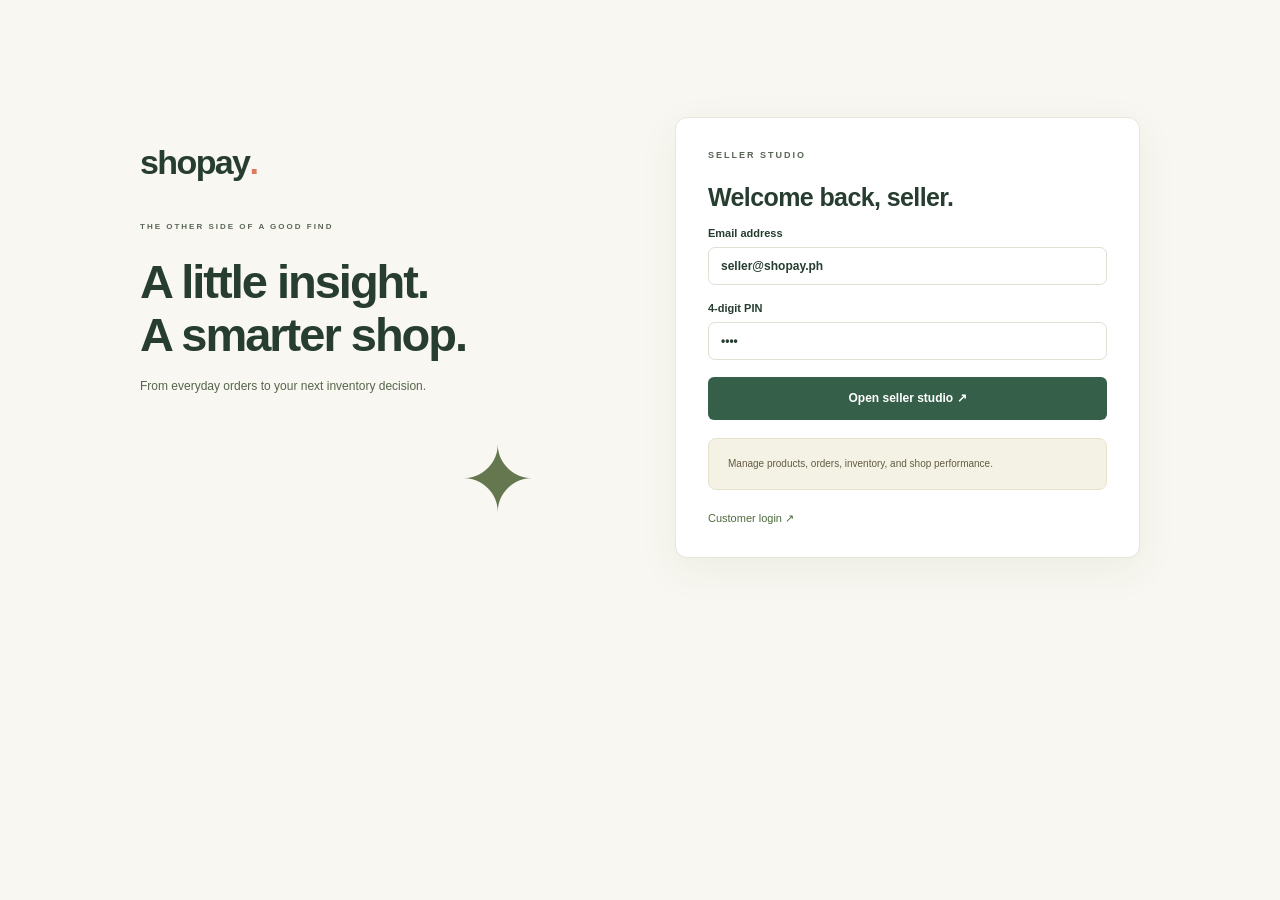
==== admin.html @ 60e9d0f9 "Initial commit" ====
<!doctype html>
<html lang="en">
<head>
  <meta charset="UTF-8">
  <meta name="viewport" content="width=device-width, initial-scale=1">
  <title>Shopay · Seller studio</title>
  <link rel="stylesheet" href="style.css">
  <script src="script.js" defer></script>
  <script src="admin.js" defer></script>
</head>
<!-- Shared records require the same browser and static-server origin as index.html. -->
<body data-mode="admin">
  <section id="seller-login" class="auth-page admin-auth">
  <div class="auth-intro"><a class="logo" href="index.html">shopay<span class="coral">.</span></a><span class="eyebrow">THE OTHER SIDE OF A GOOD FIND</span><h1>A little insight.<br>A smarter shop.</h1>
  <p>From everyday orders to your next inventory decision.</p><span class="auth-star">✦</span></div>
  <form id="login-form" class="panel"><span class="eyebrow">SELLER STUDIO</span>
  <h2>Welcome back, seller.</h2>
  <label>Email address<input name="email" type="email" value="seller@shopay.ph" required autocomplete="username"></label>
  <label>4-digit PIN<input name="pin" type="password" value="1234" pattern="[0-9]{4}" maxlength="4" required autocomplete="off"></label><button class="button primary wide">Open seller studio ↗</button>
  <p class="notice">Manage products, orders, inventory, and shop performance.</p><a href="index.html#login">Customer login ↗</a></form>
  </section>
  <div id="seller-app" class="seller-layout" hidden>
    <aside class="sidebar"><a class="logo" href="#dashboard">shopay<span class="coral">.</span></a><span class="eyebrow">SELLER STUDIO</span>
  <div class="shop-badge"><b>S</b><span id="sidebar-shop"></span></div>
      <nav><a href="#dashboard">◫ Overview</a><a href="#products">◇ Products</a><a href="#orders">▣ Orders</a><a href="#inventory">▤ Inventory</a><a href="#analytics">↗ Sales analytics</a><a href="#forecast">⌁ Demand forecasting</a><a href="#vouchers">✦ Vouchers</a><a href="#settings">⚙ Shop settings</a></nav>
  <div class="sidebar-bottom">
  <p>A smarter kind of shop.<small>Turn everyday sales into clearer decisions.</small></p><a href="index.html">← Switch to shopping</a><button data-action="logout">Log out</button></div>
    </aside>
    <div class="seller-main"><header class="seller-top"><span>Workspace / <b id="workspace-name">Overview</b></span><span class="workspace-label">SHOPAY / SELLER DESK</span></header>
      <!-- OVERVIEW: metrics use completed orders only. -->
  <section id="page-dashboard" class="admin-page"><span class="eyebrow">YOUR SHOP AT A GLANCE</span><h1 id="seller-greeting"></h1>
  <p class="muted">Here’s how your little shop is doing. Last 30 days, including today.</p>
  <div id="dashboard-kpis" class="kpi-grid"></div>
  <div class="two-columns">
  <section class="panel">
  <h2>A little perspective</h2>
  <p class="muted">Net product revenue · Last 30 complete days</p>
  <div id="dashboard-chart"></div></section>
  <section class="panel">
  <h2>Your next good move</h2>
  <div id="attention-list"></div><a href="#forecast" class="button primary">Explore demand ↗</a></section>
</div>
  <div class="two-columns space-top">
  <section class="panel">
  <h2>The crowd favorites</h2>
  <div id="dashboard-best"></div></section>
  <section class="panel">
  <h2>Stock worth watching</h2>
  <div id="dashboard-stock"></div></section>
</div></section>
      <!-- PRODUCTS: image links are edited in the reusable product dialog. -->
  <section id="page-products" class="admin-page" hidden>
  <div class="section-heading">
  <div><span class="eyebrow">YOUR EVERYDAY COLLECTION</span><h1>Products</h1>
  <p class="muted">Edits appear in the customer shop.</p></div><button data-admin="new-product" class="button primary">+ Add product</button></div>
  <div class="panel table-wrap"><table><thead><tr><th>Product</th><th>Category</th><th>Price</th><th>Stock</th><th>Sold</th><th>Status</th><th>Actions</th></tr></thead><tbody id="products-table"></tbody></table></div></section>
  <section id="page-orders" class="admin-page" hidden>
  <div class="section-heading">
  <div><span class="eyebrow">FROM YOUR SHOP TO THEIR DOOR</span><h1>Orders</h1>
  <p class="muted">Only completed orders count as recognized sales.</p></div>
  <label>Status<select id="order-filter"><option>All</option><option>Pending</option><option>Processing</option><option>Shipped</option><option>Delivered</option><option>Completed</option><option>Canceled</option></select></label></div>
  <div class="panel table-wrap"><table><thead><tr><th>Order / date</th><th>Customer</th><th>Units</th><th>Payable</th><th>Payment</th><th>Status</th><th>Action</th></tr></thead><tbody id="orders-table"></tbody></table></div>
  <p class="muted small">Showing the 60 most recent matching orders. JSON backups contain all records.</p></section>
      <!-- INVENTORY: the shared formula in script.js prevents inconsistent recommendations. -->
  <section id="page-inventory" class="admin-page" hidden><span class="eyebrow">A LITTLE FORESIGHT GOES A LONG WAY</span><h1>Inventory</h1>
  <p class="notice">ROP = daily forecast × lead time + safety stock. Replenish up to lead time + 14 days of demand + safety stock when stock reaches ROP.</p>
  <div class="panel table-wrap"><table><thead><tr><th>Product / supplier</th><th>On hand</th><th>Daily / weekly forecast</th><th>Lead / safety</th><th>ROP</th><th>Status</th><th>Suggested qty</th><th>Actions</th></tr></thead><tbody id="inventory-table"></tbody></table></div>
  <section class="panel space-top">
  <h2>Recent stock adjustments</h2>
  <div id="adjustment-list"></div></section>
</section>
      <!-- ANALYTICS: day filters affect KPIs; the chart uses labeled complete periods. -->
  <section id="page-analytics" class="admin-page" hidden>
  <div class="section-heading">
  <div><span class="eyebrow">THE STORY BEHIND YOUR SALES</span><h1>Sales analytics</h1></div>
  <label>Compare<select id="analytics-days"><option value="7">Last 7 days</option><option value="30" selected>Last 30 days</option><option value="90">Last 90 days</option><option value="180">Last 180 days</option></select></label></div>
  <div id="analytics-kpis" class="kpi-grid"></div>
  <section class="panel">
  <div class="section-heading">
  <h2>Performance over time</h2>
  <div class="button-row">
  <label>Metric<select id="chart-metric"><option value="revenue">Revenue</option><option value="units">Units sold</option></select></label>
  <label>Grouping<select id="chart-period"><option value="daily">Daily</option><option value="weekly">Weekly</option><option value="monthly">Monthly</option></select></label></div></div>
  <p id="chart-description" class="muted small"></p>
  <div id="analytics-chart"></div><details><summary>View chart data</summary>
  <div id="chart-data" class="table-wrap"></div></details></section>
  <div class="two-columns space-top">
  <section class="panel">
  <h2>Best-selling products</h2>
  <div id="best-products"></div></section>
  <section class="panel">
  <h2>Category performance</h2>
  <div id="category-performance"></div></section>
</div>
  <section class="panel space-top">
  <h2>Vouchers in the mix</h2>
  <p id="voucher-summary"></p></section>
</section>
      <!-- FORECASTING: SMA and historical holdout accuracy use earlier complete weeks only. -->
  <section id="page-forecast" class="admin-page" hidden><span class="eyebrow">TURN YESTERDAY INTO A BETTER TOMORROW</span><h1>Demand forecasting</h1>
  <p class="muted">Simple, explainable forecasts for your next inventory decision.</p>
  <section class="panel forecast-controls">
  <label>Product<select id="forecast-product"></select></label>
  <label>Method<input value="Simple Moving Average" readonly></label>
  <label>Window<select id="forecast-window"><option value="2">2 weeks</option><option value="3">3 weeks</option><option value="4" selected>4 weeks</option><option value="6">6 weeks</option><option value="8">8 weeks</option><option value="12">12 weeks</option></select></label><button data-admin="save-window" class="button primary">Use for inventory</button></section>
  <div id="forecast-kpis" class="kpi-grid space-top"></div>
  <section class="panel">
  <h2>A look ahead</h2>
  <p class="muted small">Observed complete weeks · Dashed line is next week’s estimate</p>
  <div id="forecast-chart"></div></section>
  <div class="two-columns space-top">
  <section class="panel">
  <h2>Simple enough to explain.</h2>
  <p id="forecast-calculation" class="formula"></p>
  <p>MAD = mean of |actual − prediction|.</p>
  <p>MAPE = mean of |actual − prediction| ÷ actual × 100. Zero-actual periods are excluded.</p>
  <p class="muted small">Each of eight rolling holdouts is predicted using earlier observations only.</p><details><summary>View holdout calculations</summary>
  <div id="accuracy-table" class="table-wrap"></div></details></section>
  <section class="panel">
  <h2>From insight to action</h2>
  <div id="forecast-decision"></div>
  <p id="saved-window" class="muted small"></p></section>
</div>
  <p class="notice">Sales can understate actual demand during stockouts. This classroom policy does not guarantee forecast accuracy or optimal stock levels. Current partial weeks are excluded.</p></section>
  <section id="page-vouchers" class="admin-page" hidden>
  <div class="section-heading">
  <div><span class="eyebrow">A LITTLE INCENTIVE GOES A LONG WAY</span><h1>Vouchers</h1></div><button data-admin="new-voucher" class="button primary">+ Create voucher</button></div>
  <div class="panel table-wrap"><table><thead><tr><th>Code</th><th>Discount</th><th>Minimum</th><th>Cap</th><th>Expiry</th><th>Uses left</th><th>Actions</th></tr></thead><tbody id="vouchers-table"></tbody></table></div></section>
  <section id="page-settings" class="admin-page" hidden><span class="eyebrow">MAKE THE EVERYDAY WORK BETTER</span><h1>Shop settings</h1>
  <form id="settings-form" class="panel">
  <div class="two-columns">
  <label>Shop name<input name="name" required maxlength="60"></label>
  <label>Tagline<input name="tagline" required maxlength="100"></label>
  <label>Standard shipping (₱)<input name="standard" type="number" min="0" max="10000" step="0.01" required></label>
  <label>Express shipping (₱)<input name="express" type="number" min="0" max="10000" step="0.01" required></label></div><button class="button primary">Save settings</button></form>
  <section class="panel space-top">
  <h2>Shop data and backups</h2>
  <p>Import replaces the current local dataset after validation and confirmation.</p>
  <div class="button-row"><button data-action="export" class="button outlined">Export JSON</button>
  <label class="button outlined file-label">Import shop data<input id="import-file" type="file" accept=".json,application/json"></label><button data-action="reset" class="button danger">Restore shop defaults</button></div></section>
  <p class="notice">Shop records save automatically. Export a backup to keep a separate copy.</p></section>
  <p class="seller-footer">Shopay seller desk · One shop. Clearer decisions.</p>
    </div>
  </div>
  <!-- Reusable forms keep editing simple and avoid creating extra HTML files. -->
  <dialog id="product-dialog">
  <form id="product-form"><input name="recordId" type="hidden">
  <div class="section-heading">
  <h2 id="product-dialog-title">Add a good find</h2><button type="button" data-admin="close-dialog" aria-label="Close dialog">✕</button></div>
  <label>Product name<input name="name" required maxlength="100"></label>
  <div class="two-columns">
  <label>Category<select name="category"><option>Electronics</option><option>Fashion</option><option>Home & Living</option><option>Beauty</option><option>Sports & Outdoors</option></select></label>
  <label>Stock<input name="stock" type="number" min="0" max="1000000" step="1" required></label>
  <label>Selling price (₱)<input name="price" type="number" min="0.01" max="1000000" step="0.01" required></label>
  <label>Original price (₱)<input name="original" type="number" min="0.01" max="1000000" step="0.01" required></label></div>
  <label>Image URL (optional)<input name="image" type="url" placeholder="https://example.com/photo.jpg" maxlength="2048"></label>
  <p class="muted small">Use a direct HTTP/HTTPS image link. An empty or unavailable image uses a built-in fallback.</p>
  <label>Description<textarea name="description" required maxlength="1500"></textarea></label>
  <label>Specifications<input name="specs" required maxlength="500"></label>
  <label>Supplier<input name="supplier" required maxlength="100"></label>
  <div class="three-columns">
  <label>Lead time (days)<input name="lead" type="number" min="0" max="365" step="1" required></label>
  <label>Safety stock<input name="safety" type="number" min="0" max="1000000" step="1" required></label>
  <label>Min. stock alert<input name="minimum" type="number" min="0" max="1000000" step="1" required></label></div><button class="button primary wide">Save product</button></form>
</dialog>
  <dialog id="stock-dialog">
  <form id="stock-form"><input name="recordId" type="hidden">
  <div class="section-heading">
  <h2>A little more in stock</h2><button type="button" data-admin="close-dialog" aria-label="Close dialog">✕</button></div>
  <p id="stock-product"></p>
  <label>Quantity to add<input name="qty" type="number" min="1" max="1000000" step="1" required></label><button class="button primary wide">Confirm restock</button></form>
</dialog>
  <dialog id="voucher-dialog">
  <form id="voucher-form"><input name="recordId" type="hidden">
  <div class="section-heading">
  <h2>A little extra off</h2><button type="button" data-admin="close-dialog" aria-label="Close dialog">✕</button></div>
  <label>Code<input name="code" required pattern="[A-Za-z0-9_-]{3,30}" maxlength="30"></label>
  <label>Discount type<select name="type"><option value="percent">Percentage off</option><option value="fixed">Fixed amount off</option><option value="shipping">Shipping off</option></select></label>
  <div class="two-columns">
  <label>Value (% or ₱)<input name="value" type="number" min="0.01" max="100000" step="0.01" required></label>
  <label>Minimum spend (₱)<input name="min" type="number" min="0" max="1000000" step="0.01" required></label>
  <label>Cap (₱)<input name="max" type="number" min="0.01" max="100000" step="0.01" required></label>
  <label>Remaining uses<input name="remaining" type="number" min="0" max="1000000" step="1" required></label></div>
  <label>Expires on<input name="expires" type="date" required></label><button class="button primary wide">Save voucher</button></form>
</dialog>
  <dialog id="order-dialog">
  <div class="section-heading">
  <h2>Order details</h2><button data-admin="close-dialog" aria-label="Close dialog">✕</button></div>
  <div id="order-details"></div>
  <form id="status-form"><input name="recordId" type="hidden">
  <label>Move to next status<select name="status"></select></label><button class="button primary wide">Update order status</button></form>
</dialog>
  <div id="toast" role="status" aria-live="polite"></div>
  <noscript>Shopay needs JavaScript enabled.</noscript>
</body>
</html>
---- style.css ----
/* SHOPAY DESIGN: warm paper, forest green, coral details, generous readable spacing. */
:root{--paper:#f8f7f1;--white:#fff;--ink:#263d30;--green:#355f49;--muted:#596656;--line:#e3e7dc;--coral:#de795d;--coral-strong:#b84a32;--soft:#e6eddc;font-family:Arial,Helvetica,sans-serif;color:var(--ink);background:var(--paper);font-size:14px}
*{box-sizing:border-box}
body{margin:0}
button,input,select,textarea{font:inherit}
button,a{touch-action:manipulation}
button{cursor:pointer;color:inherit;background:none;border:0}
button:disabled{opacity:.45;cursor:not-allowed}
a{color:inherit;text-decoration:none}
img{display:block;max-width:100%;object-fit:cover}
h1,h2,h3,p{margin-top:0}
h1{font-size:38px;line-height:1.12;letter-spacing:-1.5px;margin-bottom:15px}
h2{font-size:23px;letter-spacing:-.6px;margin-bottom:15px}
p{line-height:1.75}
small{font-size:11px}
strong,b{font-weight:600}
[hidden]{display:none!important}
/* Shared controls: native inputs keep the presentation simple and keyboard friendly. */
label{display:flex;flex-direction:column;gap:8px;font-size:11px;font-weight:600;margin-bottom:17px;min-width:0}
input,select,textarea{padding:11px 12px;border:1px solid #dce2d4;border-radius:7px;background:#fff;color:var(--ink);width:100%;max-width:100%;font-size:12px}
textarea{min-height:90px;resize:vertical}
input[type=checkbox]{width:16px;height:16px;accent-color:var(--green)}
input:focus,select:focus,textarea:focus{outline:2px solid #7a9b7770;outline-offset:2px}
button:focus-visible,a:focus-visible,summary:focus-visible{outline:3px solid var(--coral-strong);outline-offset:4px}
.inline{display:flex;flex-direction:row;align-items:center;gap:8px;margin-bottom:0}
.muted{color:var(--muted)}
.small{font-size:11px}
.green{color:var(--green)}
.coral{color:var(--coral)}
.eyebrow{display:block;font-size:9px;font-weight:700;letter-spacing:2px;color:var(--muted);margin-bottom:14px}
.button{display:inline-flex;align-items:center;justify-content:center;gap:12px;min-height:43px;padding:12px 20px;border-radius:6px;font-size:12px;font-weight:600;line-height:1.4}
.button.primary,.button.dark{background:var(--green);color:white}
.button.light{background:white;color:var(--ink)}
.button.outlined{background:white;border:1px solid #d6dfce}
.button.danger{color:#af4e38;border:1px solid #eac7bc;background:#fff4ee}
.button.small{font-size:10px;padding:8px 12px;min-height:32px}
.button.wide{width:100%}
.button-row{display:flex;gap:12px;align-items:center;flex-wrap:wrap}
.text-button{display:inline-block;color:var(--green);font-size:11px;font-weight:600;padding:6px 0}
.panel{background:var(--white);border:1px solid var(--line);border-radius:12px;padding:25px}
.section-heading{display:flex;justify-content:space-between;gap:20px;align-items:center;margin-bottom:22px}
.section-heading h1,.section-heading h2{margin-bottom:4px}
.section-heading label{margin-bottom:0}
.two-columns{display:grid;grid-template-columns:1fr 1fr;gap:24px}
.three-columns{display:grid;grid-template-columns:1fr 1fr 1fr;gap:15px}
.space-top{margin-top:25px}
.stack{display:grid;gap:22px}
.notice{padding:16px 19px;background:#f4f2e5;border:1px solid #e7e2cc;border-radius:8px;font-size:11px;color:#625b45;line-height:1.8;margin-block:22px}
.empty{padding:55px 20px;text-align:center;color:var(--muted);grid-column:1/-1}
.empty>span{font-size:35px;color:#63734f;display:block;margin-bottom:20px}
.empty h2{font-size:23px;color:var(--ink)}
.empty a{font-size:12px;color:var(--green)}
/* Customer navigation and editorial storefront. */
.announcement{padding:10px max(30px,calc((100% - 1260px)/2));background:var(--coral-strong);color:white;font-size:9px;display:flex;justify-content:space-between;gap:20px}
.announcement>span{margin-right:auto;margin-left:25px}
.announcement a{white-space:nowrap;color:white;font-weight:700}
.site-header{padding:24px max(30px,calc((100% - 1260px)/2));display:flex;align-items:center;gap:45px;background:#fdfdf9;border-bottom:1px solid var(--line);position:sticky;top:0;z-index:20}
.logo{display:inline-flex;align-items:center;font-size:34px;font-weight:700;letter-spacing:-1.6px;white-space:nowrap}
.logo-mark{display:flex;align-items:center;justify-content:center;width:31px;height:34px;background:var(--green);color:#fff;border-radius:10px 10px 5px 5px;margin-right:9px;font:italic 28px Georgia,serif;transform:rotate(-6deg)}
.search{display:flex;flex:1;background:#f1f3e9;border:1px solid #e9ecdf;border-radius:7px;max-width:570px}
.search input{background:transparent;border:0;padding:12px 16px;min-width:80px}
.search button{background:var(--green);color:white;border-radius:4px;margin:4px;width:40px;font-size:24px}
.site-header nav{display:flex;align-items:center;gap:24px;margin-left:auto;font-size:11px;white-space:nowrap}
.site-header nav b{font-size:9px;display:inline-flex;min-width:17px;justify-content:center;background:#e5ebdc;padding:3px;border-radius:10px}
.site-header nav a[aria-current=page]{color:var(--green);font-weight:700;border-bottom:2px solid var(--coral)}
.page{width:min(1260px,calc(100% - 60px));margin:32px auto 50px;min-height:55vh}
.hero{display:grid;grid-template-columns:minmax(0,.9fr) minmax(0,1.1fr);background:var(--green);color:#fffdf7;border:0;border-radius:4px 28px 4px 28px;min-height:500px;position:relative;overflow:hidden;padding-bottom:24px}
.hero::after{content:"";position:absolute;z-index:2;inset:auto 0 -1px;height:38px;background:radial-gradient(28px 18px at 28px 0,var(--green)97%,transparent 102%) 0 0/56px 38px repeat-x,var(--paper)}
.hero>div:first-child{padding:52px 0 38px 52px;z-index:1;align-self:center}
.hero .eyebrow{font-size:9px;letter-spacing:2px;color:#f0c978}
.hero h1{font:900 clamp(36px,4vw,58px)/.98 'Arial Rounded MT Bold','Arial Black',Arial,sans-serif;letter-spacing:-2px;text-transform:uppercase;margin:25px 0}
.hero h1 em{font:900 .92em/.98 'Arial Rounded MT Bold','Arial Black',Arial,sans-serif;color:#e9d9a7}
.hero p{font-size:13px;color:#e4ebdf;margin-bottom:27px}
.hero .button{padding:14px 24px;font-size:11px;gap:20px;border-radius:30px}
.hero .button.dark{background:var(--coral-strong);color:white}
.hero .button.light{border:1px solid #fffdf7;background:transparent;color:#fffdf7}
.hero-actions{display:flex;gap:12px;flex-wrap:wrap}
.hero-note{font-size:10px;color:#e4ebdf;display:flex;align-items:center;gap:9px;margin-top:26px}
.hero-note>span{font-size:23px;color:#f0c978}
.hero-art{position:relative;display:flex;align-items:center;justify-content:center}
.hero-art::after{content:'SHOPAY  /  OBJECT STUDY  01';position:absolute;right:2%;bottom:12%;writing-mode:vertical-rl;font-size:7px;font-weight:700;letter-spacing:2px;color:#e9d9a7}
.hero-circle{width:78%;height:78%;right:7%;background:#d1dec1;border-radius:55% 45% 48% 52%/47% 56% 44% 53%;position:absolute;transform:rotate(-5deg)}
.hero-art>img{position:absolute;width:76%;height:76%;right:11%;border-radius:25px 90px 25px 90px;mix-blend-mode:normal;filter:saturate(.9);transform:rotate(3deg);box-shadow:0 16px 34px #1d332a55}
.hero-ticket{position:absolute;top:10%;right:5%;transform:rotate(2deg);padding:18px 16px;background:#fff8e9;color:var(--ink);border-radius:14px 14px 14px 2px;box-shadow:0 5px 20px #1d332a30}
.hero-ticket small{font-size:6px;letter-spacing:1px;color:#705a3a}
.hero-ticket strong{font-family:Georgia,serif;font-weight:400;font-size:23px;line-height:1.2;display:block;margin-top:13px}
.hero-ticket>span{display:block;border-top:1px dashed #d5c8ab;font-size:7px;letter-spacing:1px;padding-top:13px;margin-top:15px;color:#705c3f}
.hero-price{position:absolute;z-index:3;bottom:45px;left:0;background:#fffdf7;padding:16px 22px;transform:rotate(-4deg);border-radius:16px 16px 16px 2px;box-shadow:0 8px 24px #1d332a35;max-width:260px}
.hero-price small{font-size:10px;color:#5d6a51;display:block}
.hero-price strong{font-size:20px;display:block;margin-top:7px;letter-spacing:-.6px;color:#9d4d35}
.benefits{display:grid;grid-template-columns:repeat(4,1fr);gap:20px;padding:23px 7px;border-top:1px solid var(--line);border-bottom:1px solid var(--line)}
.benefits>span{display:grid;grid-template-columns:30px 1fr;align-items:baseline;font-size:19px;color:#536a40}
.benefits strong{grid-column:2;font-size:10px;letter-spacing:0;margin-left:0;color:#465738}
.benefits small{grid-column:2;display:block;font-size:9px;margin-left:0;margin-top:2px;color:#5b6951}
.offer-banner{display:flex;align-items:center;gap:30px;background:#f4e9df;border:1px solid #ecdccc;border-radius:12px;padding:26px 32px;margin-top:30px}
.offer-banner .eyebrow{font-size:7px;color:#755f48;margin-bottom:9px}
.offer-banner h2{font-size:24px;margin-bottom:8px}
.offer-banner p{font-size:10px;color:#685a49;margin-bottom:0}
.offer-banner>.button{margin-left:auto;font-size:10px;white-space:nowrap}
.flash-products{display:flex;gap:22px;margin-left:auto}
.flash-products a{text-align:center}
.flash-products img{width:74px;height:74px;object-fit:cover;border-radius:8px 8px 2px 2px;mix-blend-mode:normal;filter:saturate(.8)}
.flash-products strong{font-size:10px;display:block;margin-top:8px}
.collection{padding-top:38px;scroll-margin-top:120px}
.collection .section-heading h2{font-size:29px}
.category-buttons{display:flex;gap:9px;overflow-x:auto;scrollbar-width:none;padding-bottom:8px;margin-bottom:12px}
.category-buttons button{border:1px solid #e2e7d9;border-radius:20px;padding:9px 17px;background:#fdfdf8;font-size:10px;white-space:nowrap;color:#56634c}
.category-buttons button.active{background:var(--green);border-color:var(--green);color:white}
.filters{display:flex;align-items:center;gap:20px;border-top:1px solid var(--line);border-bottom:1px solid var(--line);padding:13px 0;margin-bottom:24px}
.filters label{flex-direction:row;align-items:center;gap:8px;font-size:10px;font-weight:400;margin:0;white-space:nowrap}
.filters input[type=number]{width:72px;padding:7px;font-size:10px}
.filters select{font-size:10px;padding:7px;min-width:150px}
.filters label:has(select){margin-left:auto}
.filters .text-button{font-size:9px;white-space:nowrap}
/* Product cards, product detail, cart, checkout, and purchase history. */
.product-grid{display:grid;grid-template-columns:repeat(5,minmax(0,1fr));gap:22px 17px}
.product-card{background:#fff;border:1px solid #e3e8da;border-radius:10px;overflow:hidden;transition:transform .2s,box-shadow .2s}
.product-card:hover{transform:translateY(-3px);box-shadow:0 8px 25px #354d2612}
.product-art{aspect-ratio:1.04;display:block;position:relative;overflow:hidden;background:#edf0e7}
.product-art>img{width:100%;height:100%;padding:0;object-fit:cover;filter:saturate(.65)}
.discount{position:absolute;top:10px;left:10px;background:#fffdf3e6;border-radius:4px;padding:4px 7px;color:#705538;font-size:8px}
.sold-out{position:absolute;bottom:10px;left:10px;background:#283f32d9;color:white;font-size:9px;padding:6px 10px;border-radius:5px}
.product-copy{padding:15px 13px}
.product-copy>small{font-size:8px;color:#58654f;display:block;line-height:1.5}
.product-copy>small:first-child{text-transform:uppercase;font-size:7px;letter-spacing:1px;margin-bottom:8px}
.product-copy>a{display:block;font-size:12px;font-weight:600;line-height:1.5;min-height:36px}
.prices{display:flex;align-items:center;gap:8px;margin-top:12px}
.prices strong{font-size:16px;color:#98452e;letter-spacing:-.4px}
.prices s{font-size:9px;color:#626a5f}
.product-meta{display:flex;gap:8px;align-items:center;font-size:8px;color:#59664f;margin-top:9px;margin-bottom:8px}
.product-meta button{margin-left:auto;display:flex;align-items:center;justify-content:center;border:1px solid #e0e6d5;border-radius:50%;width:26px;height:26px;color:#50643c;font-size:19px}
.rating{color:#795d13;font-size:10px}
.collection-note{text-align:center;font-size:10px;color:#5c694f;margin:32px 0 0}
.product-detail{display:grid;grid-template-columns:1fr 1fr;gap:50px;margin-block:25px 35px}
.detail-art{background:#e9efdf;border-radius:14px;overflow:hidden;min-height:410px}
.detail-art img{width:100%;height:100%;max-height:500px;object-fit:cover;filter:saturate(.75)}
.product-detail h1{font-size:37px;margin-top:15px}
.product-detail>div:last-child{padding-top:15px}
.product-detail p{color:#58674e;font-size:12px}
.detail-price{display:flex;gap:15px;align-items:center;flex-wrap:wrap;background:#eeefe5;padding:18px;margin-block:20px;border-radius:8px}
.detail-price strong{font-size:28px;letter-spacing:-1px;color:#98452e}
.detail-price s{font-size:12px;color:#626b5d}
.detail-price>span{font-size:9px;color:#566647}
.quantity-row{display:flex;align-items:center;gap:20px;font-size:11px;color:#56664a}
.quantity-row label{display:flex;flex-direction:row;align-items:center;gap:16px}
.quantity-row input{width:75px}
.review{border-bottom:1px solid var(--line);padding-block:15px}
.review strong{font-size:12px}
.review p{font-size:12px;color:var(--muted);margin:10px 0}
.review small{color:#5f6b56;font-size:9px}
.cart-layout{display:grid;grid-template-columns:minmax(0,1fr) 340px;gap:25px;align-items:start}
.cart-item{display:flex;align-items:center;gap:15px;border-bottom:1px solid var(--line);padding:15px 0}
.cart-item:last-child{border:0}
.cart-item>input[type=checkbox]{flex-shrink:0}
.cart-item>img{width:74px;height:74px;border-radius:7px;flex-shrink:0;background:#eff2e8}
.cart-item>div{flex:1}
.cart-item strong{font-size:12px}
.cart-item small{display:block;font-size:9px;color:#596750;margin-top:7px}
.cart-item>input[type=number]{width:60px;padding:8px}
.cart-item>b{font-size:12px;white-space:nowrap}
.summary{position:sticky;top:125px}
.summary-line{display:flex;justify-content:space-between;gap:18px;padding:12px 0;font-size:12px;border-bottom:1px solid #f0f2e9;line-height:1.6}
.summary-line>span{color:#56634c}
.summary-line strong{white-space:nowrap}
.summary .button{margin-top:20px}
hr{border:0;border-top:1px solid var(--line);margin:20px 0}
.order-card{margin-bottom:22px}
.order-card>.section-heading{border-bottom:1px solid var(--line);padding-bottom:15px}
.order-card .section-heading small{display:block;margin-top:6px;color:var(--muted);font-size:10px}
.order-line{display:flex;align-items:center;gap:15px;margin-block:12px;font-size:11px}
.order-line img{width:50px;height:50px;border-radius:6px;background:#edf1e5}
.order-line>span{flex:1}
.order-progress{display:flex;flex-wrap:wrap;gap:10px;color:#59664f;font-size:8px;padding:18px 0}
.order-progress .done{color:#557c50;font-weight:600}
.badge{display:inline-block;white-space:nowrap;font-size:9px;background:#f7f0e2;border:1px solid #e7dec8;border-radius:5px;color:#70551e;padding:5px 8px}
.badge.completed,.badge.healthy,.badge.active{background:#edf4e6;color:#4e6337;border-color:#d8e6ca}
.badge.shipped,.badge.delivered,.badge.processing{background:#eaf1ed;color:#466151;border-color:#d8e7de}
.badge.canceled,.badge.inactive{background:#f0f2eb;color:#5f6957;border-color:#e0e5d7}
.badge.reorder,.badge.low{background:#fff0e6;color:#8a512f;border-color:#edd8c4}
/* Account, offer, login, installment, and backup views. */
.voucher-card{display:flex;border:1px solid var(--line);border-radius:12px;overflow:hidden;background:white}
.voucher-card>div{background:#e8eedb;min-width:145px;display:flex;align-items:center;justify-content:center;flex-direction:column;padding:25px 15px;border-right:1px dashed #b9c8a0}
.voucher-card>div>strong{font-size:28px;letter-spacing:-1px;color:#4d6237}
.voucher-card>div>small{font-size:7px;letter-spacing:1px;margin-top:10px;color:#56664a}
.voucher-card>section{padding:25px}
.voucher-card h2{font-size:20px;margin-bottom:10px}
.voucher-card p{font-size:10px;color:#56644c;margin-bottom:10px}
.voucher-card section>small{display:block;font-size:9px;color:#596750}
.voucher-card .button{margin-top:17px}
.credit-banner{display:flex;align-items:center;justify-content:space-between;gap:25px;padding:35px;background:var(--green);color:white;border-radius:14px;margin-block:25px}
.credit-banner small{font-size:9px;letter-spacing:1.5px;color:#d0dfc9}
.credit-banner h2{font-size:46px;letter-spacing:-2px;margin:20px 0 10px}
.credit-banner p{font-size:11px;color:#d0dfc9;margin-bottom:0}
.loan-card{display:flex;justify-content:space-between;gap:25px;margin-bottom:22px}
.loan-card p,.loan-card details{font-size:11px;color:#56644c}
.loan-card>div:last-child{text-align:right}
.loan-card>div:last-child>small{display:block;color:#56654b;font-size:10px;margin-bottom:15px}
.loan-card h2{margin-bottom:5px}
.account-links{display:grid;grid-template-columns:repeat(4,1fr);gap:16px;margin-bottom:25px}
.account-links a{padding:22px;background:white;border:1px solid var(--line);border-radius:10px;font-size:12px;color:#4d623a}
.address-row{display:flex;justify-content:space-between;gap:15px;font-size:12px;border-bottom:1px solid var(--line);padding-bottom:15px}
.auth-page{display:grid;grid-template-columns:1fr 1fr;gap:70px;align-items:center;max-width:1000px;min-height:65vh;padding-block:30px}
.auth-intro{position:relative;padding:20px 0}
.auth-intro h1{font-size:47px;letter-spacing:-2px;margin-top:25px}
.auth-intro p{max-width:300px;font-size:12px;color:#56654b}
.auth-intro .eyebrow{font-size:8px}
.auth-intro .logo{margin-bottom:40px}
.auth-star{font-size:90px;color:#65774f;display:block;margin:30px 70px 0 auto;text-align:right}
.auth-page .panel{padding:32px;box-shadow:0 12px 40px #3b4b2410}
.auth-page .panel h2{font-size:25px;margin-top:23px}
.auth-page .panel>a{display:block;font-size:11px;color:#4d693b;margin-top:22px}
.auth-page .panel>p{font-size:10px;margin-top:18px}
.narrow{max-width:520px}
.file-label{position:relative;cursor:pointer;margin:0}
.file-label input{position:absolute;inset:0;opacity:0;cursor:pointer;width:100%;height:100%}
footer{display:flex;align-items:center;gap:25px;background:#edf0e5;padding:35px max(30px,calc((100% - 1260px)/2));border-top:1px solid var(--line)}
footer .logo{font-size:27px}
footer p{font-size:10px;color:#56654c;margin-bottom:0}
footer>span{font-size:9px;color:#56644b;margin-left:auto}
footer>a:last-child{font-size:10px;color:#4e6739;white-space:nowrap}
/* Seller workspace uses the same palette, so the two modes feel connected. */
.admin-auth{width:min(1020px,calc(100% - 60px));margin:45px auto}
.seller-layout{display:flex;min-height:100vh}
.sidebar{position:fixed;inset:0 auto 0 0;width:225px;background:#263e30;color:#a6b69a;padding:30px 19px;display:flex;flex-direction:column;overflow-y:auto;scrollbar-width:thin}
.sidebar>.logo{color:#f3f5e8;font-size:31px;margin-left:8px}
.sidebar>.eyebrow{font-size:7px;color:#a8bb9b;margin:10px 0 27px 9px;letter-spacing:2.5px}
.shop-badge{display:flex;gap:11px;align-items:center;border-bottom:1px solid #ffffff0d;padding:10px 8px 24px;margin-bottom:20px;font-size:10px;color:#c9d7ba}
.shop-badge b{display:flex;align-items:center;justify-content:center;background:#3e5941;color:#bdcfa9;border-radius:8px;width:32px;height:32px;font:23px Georgia,serif}
.sidebar nav{display:flex;flex-direction:column;gap:7px}
.sidebar nav a{padding:13px 13px;font-size:11px;border-radius:6px;white-space:nowrap}
.sidebar nav a.active{background:#d6e7b414;color:#d5e1be}
.sidebar nav a:hover{background:#ffffff06}
.sidebar-bottom{margin-top:auto;padding-top:40px}
.sidebar-bottom>p{font-size:10px;background:#ffffff05;border:1px solid #ffffff0b;border-radius:9px;padding:17px 14px;color:#c3d2b4}
.sidebar-bottom small{font-size:9px;line-height:1.8;display:block;margin-top:10px;color:#a8bb9b}
.sidebar-bottom>a,.sidebar-bottom>button{display:block;font-size:10px;color:#c1ceb7;padding:11px}
.seller-main{width:calc(100% - 225px);margin-left:225px}
.seller-top{height:74px;background:#fdfdf8;border-bottom:1px solid var(--line);display:flex;align-items:center;justify-content:space-between;padding:0 35px;font-size:10px;color:#59664e}
.seller-top b{color:#526846;font-weight:500}
.workspace-label{font-size:7px;letter-spacing:1px;color:#59664e;border:1px solid #e4e7d7;background:#f4f5ea;padding:5px 8px;border-radius:4px}
.admin-page{padding:32px 35px;max-width:1500px;margin:auto;min-height:80vh}
.admin-page h1{font-size:30px;letter-spacing:-1px}
.admin-page>.eyebrow{font-size:8px}
.admin-page>.muted{font-size:11px}
.admin-page .panel h2{font-size:17px}
.admin-page .panel{padding:22px}
.admin-page .notice{font-size:10px}
.seller-footer{padding:18px 35px;border-top:1px solid var(--line);font-size:8px;color:#59664e;margin-bottom:0}
.kpi-grid{display:grid;grid-template-columns:repeat(4,minmax(0,1fr));gap:17px;margin-block:25px}
.kpi{padding:22px 20px;background:white;border:1px solid var(--line);border-radius:10px}
.kpi>span{font-size:10px;color:#566549}
.kpi>strong{font-size:27px;letter-spacing:-1px;display:block;margin-block:17px}
.kpi>small{font-size:8px;line-height:1.6;color:#58664d;display:block}
.chart{display:block;width:100%;height:auto;margin-top:18px;min-height:150px}
.chart text{font:10px Arial,sans-serif;fill:#58654e}
.bar-row{margin-top:23px}
.bar-row>div:first-child{display:flex;justify-content:space-between;gap:12px;margin-bottom:10px;font-size:10px;color:#56664b}
.bar-row b{font-size:9px;font-weight:500;white-space:nowrap}
.bar-track{height:5px;border-radius:5px;background:#edf1e3;overflow:hidden}
.bar-track i{display:block;background:#9ab481;height:100%;border-radius:5px}
.bar-row:nth-child(even) .bar-track i{background:#c69c7b}
.bar-row small{display:block;font-size:8px;color:#56654b;margin-top:7px}
.stock-row{display:flex;align-items:center;justify-content:space-between;gap:15px;padding:16px 0;border-bottom:1px solid var(--line)}
.stock-row strong{font-size:10px}
.stock-row small{display:block;font-size:9px;color:#58664c;margin-top:7px}
.table-wrap{overflow:auto;padding:0!important}
table{width:100%;border-collapse:collapse;text-align:left}
th{padding:16px 17px;background:#f3f5ec;font-size:9px;font-weight:500;color:#506143;white-space:nowrap}
td{border-top:1px solid #edf0e5;padding:17px;font-size:10px;color:#56654b;line-height:1.6}
td strong{font-size:10px;color:#60794e}
td small{display:block;font-size:8px;color:#59674e;margin-top:5px}
td .text-button{display:block;font-size:9px;white-space:nowrap}
.table-product{display:flex;align-items:center;gap:12px;min-width:180px}
.table-product img{width:45px;height:45px;background:#edf1e5;border-radius:6px}
.table-product strong{max-width:190px}
.table-wrap td .badge{font-size:8px}
.admin-page label{font-size:10px}
.admin-page select,.admin-page input{font-size:11px}
.adjustment-row{display:flex;justify-content:space-between;gap:15px;flex-wrap:wrap;padding:13px 0;border-bottom:1px solid var(--line);font-size:10px;color:#56654b}
.adjustment-row small{font-size:9px;color:#59674e}
.forecast-controls{display:grid;grid-template-columns:1.3fr 1fr 1fr auto;gap:17px;align-items:end}
.forecast-controls label{margin:0}
.forecast-controls .button{font-size:10px;padding:11px 14px;min-height:38px}
.formula{padding:17px;border:1px dashed #cdd9bd;background:#f2f5e8;color:#516341;border-radius:8px;font-size:12px;line-height:1.8}
.admin-page details{font-size:11px;color:#536445;margin-top:15px}
summary{cursor:pointer;padding-block:10px}
.admin-page .two-columns>.panel>p{font-size:11px;color:#56664b}
/* Dialogs are static HTML forms; JavaScript only fills their fields. */
dialog{width:min(630px,calc(100% - 30px));max-height:90vh;border:1px solid var(--line);border-radius:13px;padding:27px;box-shadow:0 20px 100px #183c2840;color:var(--ink)}
dialog::backdrop{background:#19302370;backdrop-filter:blur(3px)}
dialog .section-heading h2{font-size:22px;margin:0}
dialog .section-heading button{font-size:19px;color:#536544}
dialog>form>.button{margin-top:8px}
dialog .notice{font-size:10px}
dialog .order-progress{font-size:7px;gap:6px}
dialog .order-card{padding:17px}
dialog .order-line{font-size:10px}
dialog #order-details{max-height:420px;overflow:auto}
#toast{position:fixed;bottom:25px;left:50%;transform:translate(-50%,15px);background:#2b4a34;color:white;padding:16px 22px;border-radius:8px;font-size:12px;line-height:1.6;max-width:min(500px,90vw);width:max-content;box-shadow:0 10px 35px #24422030;z-index:100;opacity:0;pointer-events:none;transition:opacity .2s,transform .2s}
#toast.show{opacity:1;transform:translate(-50%,0)}
/* Tablet layout: fewer card columns and stacked dashboard regions. */

/* Tablet: fewer catalog columns and a compact seller navigation. */
@media(max-width:1100px){
  .product-grid{grid-template-columns:repeat(4,minmax(0,1fr))}
  .site-header{gap:25px;padding-inline:25px}
  .site-header nav{gap:17px}
  .hero h1{font-size:clamp(36px,4vw,58px)}
  .hero-art>img{width:78%;height:315px}
  .hero-circle{width:80%;height:330px}
  .hero-ticket{right:15px;padding:16px}
  .offer-banner{gap:20px;padding:24px}
  .flash-products{gap:12px}
  .flash-products img{width:60px;height:60px}
  .sidebar{width:190px;padding-inline:13px}
  .seller-main{margin-left:190px;width:calc(100% - 190px)}
  .admin-page{padding:28px 22px}
  .admin-page .two-columns{grid-template-columns:1fr}
  .kpi-grid{grid-template-columns:1fr 1fr}
  .forecast-controls{grid-template-columns:1fr 1fr}
}
/* Mobile: retain readable cards, native forms, and horizontally scrollable tables. */
@media(max-width:700px){
  h1{font-size:29px}
  .announcement{padding:9px 15px;font-size:8px}
  .announcement>span,.site-header nav>a:nth-child(2){display:none}
  .site-header{padding:15px;gap:13px;flex-wrap:wrap}
  .logo{font-size:28px}.logo-mark{width:27px;height:30px}
  .site-header nav{gap:15px;font-size:10px}
  .search{order:3;flex-basis:100%;max-width:none}
  .page{width:calc(100% - 30px);margin-block:20px 30px}
  .hero{grid-template-columns:1fr;min-height:535px}
  .hero>div:first-child{padding:29px 25px}.hero .eyebrow{font-size:6px;letter-spacing:1px}
  .hero h1{font-size:38px;margin:20px 0}.hero p{font-size:10px;max-width:220px}
  .hero .button{font-size:10px;padding:12px 17px}.hero-note{display:none}.hero-actions{gap:8px}
  .hero-art{position:absolute;bottom:0;right:0;height:260px;width:70%}
  .hero-art>img{width:88%;height:190px;right:5px;top:15px}.hero-circle{width:88%;height:205px;right:0;top:8px}
  .hero-ticket{top:-245px;right:15px;max-width:130px;padding:13px}.hero-ticket strong{font-size:17px}.hero-ticket small,.hero-ticket>span{font-size:5px}
  .hero-price{left:-55px;bottom:25px;max-width:185px;padding:13px}.hero-price small{font-size:8px}.hero-price strong{font-size:17px}
  .benefits{grid-template-columns:1fr 1fr;gap:20px 10px;padding:23px 4px}.benefits strong{font-size:8px}.benefits small{font-size:7px}
  .offer-banner{padding:22px;flex-wrap:wrap;gap:15px}.offer-banner h2{font-size:22px}.offer-banner .eyebrow{font-size:6px}
  .flash-products a:last-child{display:none}.offer-banner>.button{font-size:9px;padding:9px 12px;min-height:32px}
  .collection{padding-top:28px;scroll-margin-top:160px}.collection .section-heading h2{font-size:25px}.collection .eyebrow{font-size:7px}
  .section-heading{gap:15px;align-items:flex-start;flex-wrap:wrap}.section-heading>.muted{font-size:9px}
  .filters{gap:12px;flex-wrap:wrap}.filters label{font-size:9px}.filters input[type=number]{width:55px}.filters label:has(select){margin-left:0}
  .product-grid{grid-template-columns:1fr 1fr;gap:14px}.product-copy{padding:13px 11px}.product-copy>a{font-size:12px}.prices{gap:5px}.prices strong{font-size:14px}.prices s{font-size:8px}
  .product-meta{font-size:8px;gap:6px}.product-copy>small{font-size:8px}.product-copy>small:first-child{font-size:6px}
  .two-columns,.product-detail,.cart-layout{grid-template-columns:1fr;gap:20px}.three-columns{grid-template-columns:1fr 1fr}
  .panel{padding:20px}.detail-art{min-height:0;height:310px}.product-detail h1{font-size:31px}.product-detail>div:last-child{padding:0}.summary{position:static}
  .cart-item{gap:9px}.cart-item>img{width:50px;height:50px}.cart-item strong,.cart-item>b{font-size:10px}.cart-item>input[type=number]{width:46px;padding:7px}
  .cart-item>div{min-width:0}.cart-item small{font-size:8px}.cart-item>input[type=checkbox]{width:14px}.summary-line{font-size:11px}
  .order-line{font-size:10px;gap:10px}.order-line img{width:42px;height:42px}.order-card{padding:17px}.order-progress{font-size:7px;gap:5px}
  .credit-banner{padding:25px;flex-wrap:wrap}.credit-banner h2{font-size:38px}.credit-banner small{font-size:7px}.credit-banner p{font-size:10px}
  .loan-card{flex-direction:column}.loan-card>div:last-child{text-align:left}.account-links{grid-template-columns:1fr 1fr;gap:12px}.account-links a{padding:17px;font-size:10px}
  .auth-page{grid-template-columns:1fr;gap:15px;padding-top:10px}.auth-intro h1{font-size:36px}.auth-star{position:absolute;right:0;bottom:0;margin:0;font-size:50px}.auth-page .panel{padding:25px}
  .voucher-card>div{min-width:105px}.voucher-card>div>strong{font-size:23px}.voucher-card>section{padding:20px 15px}.voucher-card p{font-size:10px}
  footer{padding:25px 15px;gap:15px;flex-wrap:wrap}footer p{display:none}footer>span{max-width:170px;font-size:7px;text-align:right}
  .sidebar{position:relative;width:100%;padding:17px 15px 0;overflow:visible}.sidebar>.logo{margin:0;font-size:27px}.sidebar>.eyebrow{position:absolute;top:30px;right:16px;margin:0}
  .shop-badge,.sidebar-bottom{display:none}.sidebar nav{flex-direction:row;overflow:auto;scrollbar-width:none;margin-top:17px}.sidebar nav a{font-size:9px;padding:11px 9px}
  .seller-main{margin:0;width:100%}.seller-layout{display:block}.seller-top{padding-inline:16px;height:52px;font-size:9px}.workspace-label{font-size:6px}
  .admin-page{padding:24px 15px}.admin-page h1{font-size:29px}.admin-page>.eyebrow{font-size:7px}.admin-page .panel{padding:18px}.admin-page .notice{font-size:10px}
  .kpi-grid{gap:12px}.kpi{padding:17px 14px}.kpi>span{font-size:8px}.kpi>strong{font-size:23px}.kpi>small{font-size:7px}.seller-footer{font-size:7px;padding:15px}
  .forecast-controls{grid-template-columns:1fr 1fr;gap:15px}.forecast-controls>label:first-child,.forecast-controls>.button{grid-column:1/-1}
  .admin-page .section-heading .button-row{width:100%}.admin-page .section-heading .button-row label{flex:1}.admin-page .section-heading>.button{font-size:10px}
  dialog{padding:22px}dialog .two-columns{grid-template-columns:1fr 1fr;gap:13px}dialog .section-heading h2{font-size:20px}dialog label{font-size:10px}.admin-auth{width:calc(100% - 40px);margin:22px auto}
}
@media(prefers-reduced-motion:reduce){*{scroll-behavior:auto!important;transition:none!important}}
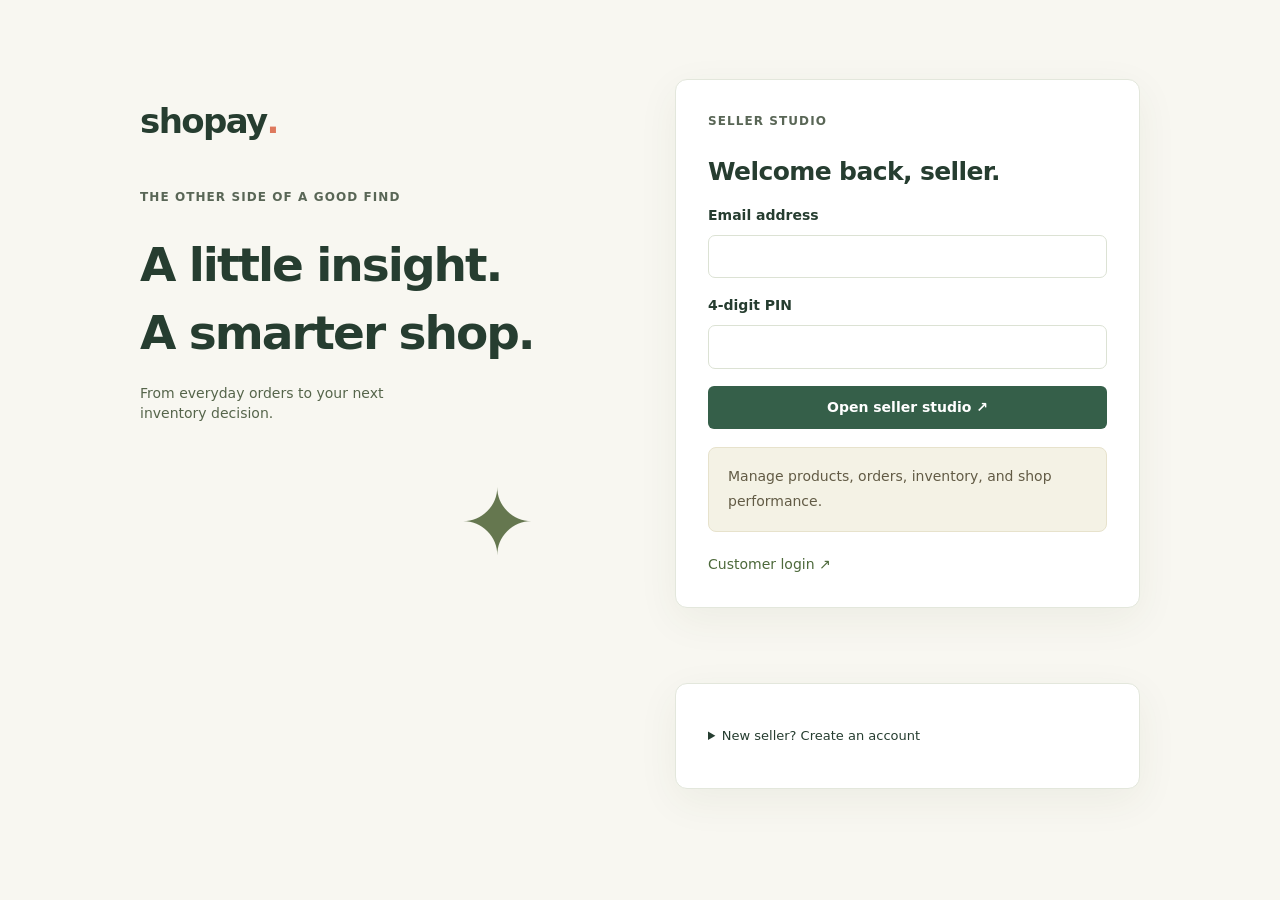
==== commit b7e444ad: "Add seller and customer store features Co-authored-by: Copilot <223556219+Copilot@users.noreply.gith" ====
--- a/admin.html
+++ b/admin.html
@@ -15,14 +15,15 @@
   <p>From everyday orders to your next inventory decision.</p><span class="auth-star">✦</span></div>
   <form id="login-form" class="panel"><span class="eyebrow">SELLER STUDIO</span>
   <h2>Welcome back, seller.</h2>
-  <label>Email address<input name="email" type="email" value="seller@shopay.ph" required autocomplete="username"></label>
-  <label>4-digit PIN<input name="pin" type="password" value="1234" pattern="[0-9]{4}" maxlength="4" required autocomplete="off"></label><button class="button primary wide">Open seller studio ↗</button>
+  <label>Email address<input name="email" type="email" required autocomplete="username"></label>
+  <label>4-digit PIN<input name="pin" type="password" pattern="[0-9]{4}" maxlength="4" required autocomplete="off"></label><button class="button primary wide">Open seller studio ↗</button>
   <p class="notice">Manage products, orders, inventory, and shop performance.</p><a href="index.html#login">Customer login ↗</a></form>
+  <details class="panel seller-signup"><summary>New seller? Create an account</summary><form id="seller-register-form"><label>Your name<input name="name" required maxlength="60"></label><label>Email address<input name="email" type="email" required maxlength="100"></label><label>4-digit PIN<input name="pin" type="password" pattern="[0-9]{4}" maxlength="4" required></label><label id="starter-choice">Starting catalog<select name="catalog"><option value="starter">Add the 15 curated products</option><option value="empty">Start with an empty catalog</option></select></label><p class="muted small">Seller accounts manage the same Shopay store.</p><button class="button primary wide">Create seller account</button></form></details>
   </section>
   <div id="seller-app" class="seller-layout" hidden>
     <aside class="sidebar"><a class="logo" href="#dashboard">shopay<span class="coral">.</span></a><span class="eyebrow">SELLER STUDIO</span>
   <div class="shop-badge"><b>S</b><span id="sidebar-shop"></span></div>
-      <nav><a href="#dashboard">◫ Overview</a><a href="#products">◇ Products</a><a href="#orders">▣ Orders</a><a href="#inventory">▤ Inventory</a><a href="#analytics">↗ Sales analytics</a><a href="#forecast">⌁ Demand forecasting</a><a href="#vouchers">✦ Vouchers</a><a href="#settings">⚙ Shop settings</a></nav>
+      <nav><a href="#dashboard">◫ Overview</a><a href="#products">◇ Products</a><a href="#orders">▣ Orders</a><a href="#messages">✉ Messages</a><a href="#inventory">▤ Inventory</a><a href="#analytics">↗ Sales analytics</a><a href="#forecast">⌁ Demand forecasting</a><a href="#vouchers">✦ Vouchers</a><a href="#settings">⚙ Shop settings</a></nav>
   <div class="sidebar-bottom">
   <p>A smarter kind of shop.<small>Turn everyday sales into clearer decisions.</small></p><a href="index.html">← Switch to shopping</a><button data-action="logout">Log out</button></div>
     </aside>
@@ -61,9 +62,10 @@
   <label>Status<select id="order-filter"><option>All</option><option>Pending</option><option>Processing</option><option>Shipped</option><option>Delivered</option><option>Completed</option><option>Canceled</option></select></label></div>
   <div class="panel table-wrap"><table><thead><tr><th>Order / date</th><th>Customer</th><th>Units</th><th>Payable</th><th>Payment</th><th>Status</th><th>Action</th></tr></thead><tbody id="orders-table"></tbody></table></div>
   <p class="muted small">Showing the 60 most recent matching orders. JSON backups contain all records.</p></section>
+  <section id="page-messages" class="admin-page" hidden><span class="eyebrow">CUSTOMER CARE</span><h1>Messages</h1><label>Customer<select id="chat-customer"></select></label><div id="seller-chat" class="chat-thread panel"></div><form id="seller-chat-form" class="panel chat-form"><input name="customerId" type="hidden"><label>Reply<textarea name="text" required maxlength="1000"></textarea></label><button class="button primary">Send reply</button></form></section>
       <!-- INVENTORY: the shared formula in script.js prevents inconsistent recommendations. -->
   <section id="page-inventory" class="admin-page" hidden><span class="eyebrow">A LITTLE FORESIGHT GOES A LONG WAY</span><h1>Inventory</h1>
-  <p class="notice">ROP = daily forecast × lead time + safety stock. Replenish up to lead time + 14 days of demand + safety stock when stock reaches ROP.</p>
+  <p class="notice">Restock when stock reaches its reorder point. Suggestions use completed sales, supplier lead time, and your safety stock.</p>
   <div class="panel table-wrap"><table><thead><tr><th>Product / supplier</th><th>On hand</th><th>Daily / weekly forecast</th><th>Lead / safety</th><th>ROP</th><th>Status</th><th>Suggested qty</th><th>Actions</th></tr></thead><tbody id="inventory-table"></tbody></table></div>
   <section class="panel space-top">
   <h2>Recent stock adjustments</h2>
@@ -98,30 +100,9 @@
 </section>
       <!-- FORECASTING: SMA and historical holdout accuracy use earlier complete weeks only. -->
   <section id="page-forecast" class="admin-page" hidden><span class="eyebrow">TURN YESTERDAY INTO A BETTER TOMORROW</span><h1>Demand forecasting</h1>
-  <p class="muted">Simple, explainable forecasts for your next inventory decision.</p>
-  <section class="panel forecast-controls">
-  <label>Product<select id="forecast-product"></select></label>
-  <label>Method<input value="Simple Moving Average" readonly></label>
-  <label>Window<select id="forecast-window"><option value="2">2 weeks</option><option value="3">3 weeks</option><option value="4" selected>4 weeks</option><option value="6">6 weeks</option><option value="8">8 weeks</option><option value="12">12 weeks</option></select></label><button data-admin="save-window" class="button primary">Use for inventory</button></section>
-  <div id="forecast-kpis" class="kpi-grid space-top"></div>
-  <section class="panel">
-  <h2>A look ahead</h2>
-  <p class="muted small">Observed complete weeks · Dashed line is next week’s estimate</p>
-  <div id="forecast-chart"></div></section>
-  <div class="two-columns space-top">
-  <section class="panel">
-  <h2>Simple enough to explain.</h2>
-  <p id="forecast-calculation" class="formula"></p>
-  <p>MAD = mean of |actual − prediction|.</p>
-  <p>MAPE = mean of |actual − prediction| ÷ actual × 100. Zero-actual periods are excluded.</p>
-  <p class="muted small">Each of eight rolling holdouts is predicted using earlier observations only.</p><details><summary>View holdout calculations</summary>
-  <div id="accuracy-table" class="table-wrap"></div></details></section>
-  <section class="panel">
-  <h2>From insight to action</h2>
-  <div id="forecast-decision"></div>
-  <p id="saved-window" class="muted small"></p></section>
-</div>
-  <p class="notice">Sales can understate actual demand during stockouts. This classroom policy does not guarantee forecast accuracy or optimal stock levels. Current partial weeks are excluded.</p></section>
+  <p class="muted">See expected demand and the next stock action.</p>
+  <section class="panel forecast-controls"><label>Product<select id="forecast-product"></select></label><label>Weeks to use<select id="forecast-window"><option value="2">2 weeks</option><option value="4" selected>4 weeks</option><option value="6">6 weeks</option><option value="8">8 weeks</option></select></label><button data-admin="save-window" class="button primary">Save forecast setting</button></section>
+  <div id="forecast-kpis" class="kpi-grid space-top"></div><section class="panel space-top"><h2>Recommended next step</h2><p id="forecast-action" class="muted"></p><button id="forecast-restock" data-admin="restock-forecast" class="button primary">Restock this product</button></section></section>
   <section id="page-vouchers" class="admin-page" hidden>
   <div class="section-heading">
   <div><span class="eyebrow">A LITTLE INCENTIVE GOES A LONG WAY</span><h1>Vouchers</h1></div><button data-admin="new-voucher" class="button primary">+ Create voucher</button></div>
@@ -131,6 +112,7 @@
   <div class="two-columns">
   <label>Shop name<input name="name" required maxlength="60"></label>
   <label>Tagline<input name="tagline" required maxlength="100"></label>
+  <label>Courier / delivery partner<input name="courier" required maxlength="80"></label>
   <label>Standard shipping (₱)<input name="standard" type="number" min="0" max="10000" step="0.01" required></label>
   <label>Express shipping (₱)<input name="express" type="number" min="0" max="10000" step="0.01" required></label></div><button class="button primary">Save settings</button></form>
   <section class="panel space-top">
@@ -149,12 +131,12 @@
   <h2 id="product-dialog-title">Add a good find</h2><button type="button" data-admin="close-dialog" aria-label="Close dialog">✕</button></div>
   <label>Product name<input name="name" required maxlength="100"></label>
   <div class="two-columns">
-  <label>Category<select name="category"><option>Electronics</option><option>Fashion</option><option>Home & Living</option><option>Beauty</option><option>Sports & Outdoors</option></select></label>
+  <label>Category<select name="category"><option>Electronics</option><option>Fashion</option><option>Home & Living</option><option>Beauty</option><option>Sports & Outdoors</option><option>Others</option></select></label>
   <label>Stock<input name="stock" type="number" min="0" max="1000000" step="1" required></label>
   <label>Selling price (₱)<input name="price" type="number" min="0.01" max="1000000" step="0.01" required></label>
   <label>Original price (₱)<input name="original" type="number" min="0.01" max="1000000" step="0.01" required></label></div>
-  <label>Image URL (optional)<input name="image" type="url" placeholder="https://example.com/photo.jpg" maxlength="2048"></label>
-  <p class="muted small">Use a direct HTTP/HTTPS image link. An empty or unavailable image uses a built-in fallback.</p>
+  <label>Image URL (optional)<input name="image" type="text" placeholder="https://example.com/photo.jpg" maxlength="1500000"></label><label>Or choose a JPG/PNG image<input id="product-image-file" type="file" accept="image/jpeg,image/png,image/webp"></label>
+  <p class="muted small">Use an image link or choose a file up to 1 MB.</p><label>Colors or variations<input name="variants" placeholder="Black, White, Blue" maxlength="300"></label>
   <label>Description<textarea name="description" required maxlength="1500"></textarea></label>
   <label>Specifications<input name="specs" required maxlength="500"></label>
   <label>Supplier<input name="supplier" required maxlength="100"></label>
--- a/style.css
+++ b/style.css
@@ -1,5 +1,4 @@
-/* SHOPAY DESIGN: warm paper, forest green, coral details, generous readable spacing. */
-:root{--paper:#f8f7f1;--white:#fff;--ink:#263d30;--green:#355f49;--muted:#596656;--line:#e3e7dc;--coral:#de795d;--coral-strong:#b84a32;--soft:#e6eddc;font-family:Arial,Helvetica,sans-serif;color:var(--ink);background:var(--paper);font-size:14px}
+:root{--paper:#f8f7f1;--white:#fff;--ink:#263d30;--green:#355f49;--muted:#596656;--line:#e3e7dc;--coral:#de795d;--coral-strong:#b84a32;--soft:#e6eddc;font-family:system-ui,-apple-system,"Segoe UI",Roboto,Arial,sans-serif;color:var(--ink);background:var(--paper);font-size:14px}
 *{box-sizing:border-box}
 body{margin:0}
 button,input,select,textarea{font:inherit}
@@ -60,7 +59,7 @@
 .search{display:flex;flex:1;background:#f1f3e9;border:1px solid #e9ecdf;border-radius:7px;max-width:570px}
 .search input{background:transparent;border:0;padding:12px 16px;min-width:80px}
 .search button{background:var(--green);color:white;border-radius:4px;margin:4px;width:40px;font-size:24px}
-.site-header nav{display:flex;align-items:center;gap:24px;margin-left:auto;font-size:11px;white-space:nowrap}
+.site-header nav{display:flex;align-items:center;gap:24px;margin-left:auto;font-size:11px;white-space:nowrap}.site-header nav a{display:inline-flex;align-items:center;gap:6px}
 .site-header nav b{font-size:9px;display:inline-flex;min-width:17px;justify-content:center;background:#e5ebdc;padding:3px;border-radius:10px}
 .site-header nav a[aria-current=page]{color:var(--green);font-weight:700;border-bottom:2px solid var(--coral)}
 .page{width:min(1260px,calc(100% - 60px));margin:32px auto 50px;min-height:55vh}
@@ -219,7 +218,7 @@
 footer>span{font-size:9px;color:#56644b;margin-left:auto}
 footer>a:last-child{font-size:10px;color:#4e6739;white-space:nowrap}
 /* Seller workspace uses the same palette, so the two modes feel connected. */
-.admin-auth{width:min(1020px,calc(100% - 60px));margin:45px auto}
+.admin-auth{width:min(1020px,calc(100% - 60px));margin:45px auto}.seller-signup{grid-column:2}
 .seller-layout{display:flex;min-height:100vh}
 .sidebar{position:fixed;inset:0 auto 0 0;width:225px;background:#263e30;color:#a6b69a;padding:30px 19px;display:flex;flex-direction:column;overflow-y:auto;scrollbar-width:thin}
 .sidebar>.logo{color:#f3f5e8;font-size:31px;margin-left:8px}
@@ -252,7 +251,7 @@
 .kpi>strong{font-size:27px;letter-spacing:-1px;display:block;margin-block:17px}
 .kpi>small{font-size:8px;line-height:1.6;color:#58664d;display:block}
 .chart{display:block;width:100%;height:auto;margin-top:18px;min-height:150px}
-.chart text{font:10px Arial,sans-serif;fill:#58654e}
+.chart text{font:20px Arial,sans-serif;fill:#58654e}
 .bar-row{margin-top:23px}
 .bar-row>div:first-child{display:flex;justify-content:space-between;gap:12px;margin-bottom:10px;font-size:10px;color:#56664b}
 .bar-row b{font-size:9px;font-weight:500;white-space:nowrap}
@@ -298,8 +297,6 @@
 dialog #order-details{max-height:420px;overflow:auto}
 #toast{position:fixed;bottom:25px;left:50%;transform:translate(-50%,15px);background:#2b4a34;color:white;padding:16px 22px;border-radius:8px;font-size:12px;line-height:1.6;max-width:min(500px,90vw);width:max-content;box-shadow:0 10px 35px #24422030;z-index:100;opacity:0;pointer-events:none;transition:opacity .2s,transform .2s}
 #toast.show{opacity:1;transform:translate(-50%,0)}
-/* Tablet layout: fewer card columns and stacked dashboard regions. */
-
 /* Tablet: fewer catalog columns and a compact seller navigation. */
 @media(max-width:1100px){
   .product-grid{grid-template-columns:repeat(4,minmax(0,1fr))}
@@ -323,10 +320,10 @@
 @media(max-width:700px){
   h1{font-size:29px}
   .announcement{padding:9px 15px;font-size:8px}
-  .announcement>span,.site-header nav>a:nth-child(2){display:none}
+  .announcement>span{display:none}
   .site-header{padding:15px;gap:13px;flex-wrap:wrap}
   .logo{font-size:28px}.logo-mark{width:27px;height:30px}
-  .site-header nav{gap:15px;font-size:10px}
+  .site-header nav{order:4;flex-basis:100%;justify-content:space-between;gap:8px;margin:0;font-size:10px}
   .search{order:3;flex-basis:100%;max-width:none}
   .page{width:calc(100% - 30px);margin-block:20px 30px}
   .hero{grid-template-columns:1fr;min-height:535px}
@@ -362,6 +359,40 @@
   .kpi-grid{gap:12px}.kpi{padding:17px 14px}.kpi>span{font-size:8px}.kpi>strong{font-size:23px}.kpi>small{font-size:7px}.seller-footer{font-size:7px;padding:15px}
   .forecast-controls{grid-template-columns:1fr 1fr;gap:15px}.forecast-controls>label:first-child,.forecast-controls>.button{grid-column:1/-1}
   .admin-page .section-heading .button-row{width:100%}.admin-page .section-heading .button-row label{flex:1}.admin-page .section-heading>.button{font-size:10px}
-  dialog{padding:22px}dialog .two-columns{grid-template-columns:1fr 1fr;gap:13px}dialog .section-heading h2{font-size:20px}dialog label{font-size:10px}.admin-auth{width:calc(100% - 40px);margin:22px auto}
+  dialog{padding:22px}dialog .two-columns{grid-template-columns:1fr 1fr;gap:13px}dialog .section-heading h2{font-size:20px}dialog label{font-size:10px}.admin-auth{width:calc(100% - 40px);margin:22px auto}.seller-signup{grid-column:1}
 }
 @media(prefers-reduced-motion:reduce){*{scroll-behavior:auto!important;transition:none!important}}
+.bag-link{display:flex;align-items:center;gap:5px;padding:9px;color:var(--green)}.bag-link svg{width:23px;height:23px;fill:none;stroke:currentColor;stroke-width:1.8}.bag-link b{display:grid;place-items:center;min-width:19px;height:19px;padding:2px;border-radius:50%;background:#e5ebdc;font-size:12px}.site-header nav .nav-icon{width:16px;height:16px;fill:none;stroke:currentColor;stroke-width:1.7}
+.quantity-stepper{display:flex;align-items:center;gap:5px}.quantity-stepper button{width:40px;height:40px;border:1px solid var(--line);border-radius:6px;background:white;font-size:20px}.quantity-stepper input{width:62px;text-align:center}
+.chat-thread{display:grid;gap:12px;max-height:55vh;overflow:auto}.chat-message{max-width:85%;padding:13px;background:#f0f3e9;border-radius:10px}.chat-message.from-shop{justify-self:end;background:#e4ede0}.chat-message p{margin:6px 0;font-size:14px}
+.purchase-tabs{display:flex;gap:8px;overflow-x:auto}.purchase-tabs button{flex:0 0 auto;min-height:40px}
+/* Readable system fonts keep shop text clear without changing its visual identity. */
+body{font-size:16px;line-height:1.55}
+button,input,select,textarea{font:inherit;line-height:1.4}
+h1,h2,h3,p,li{line-height:1.45}
+.site-header nav,.site-header nav b,.seller-top,.sidebar nav a,.button,.text-button,.button.small,.category-buttons button,.filters .text-button,td .text-button,dialog .order-progress,dialog .order-line,dialog .notice{font-size:14px}
+.announcement,.workspace-label,.eyebrow,.auth-intro .eyebrow,.hero .eyebrow,.offer-banner .eyebrow,.collection .eyebrow,.sidebar>.eyebrow,.admin-page>.eyebrow{font-size:12px}
+.hero p,.product-detail p,.offer-banner p,.muted,.notice{font-size:14px}
+.filters,.filters label,.filters input,.filters select,.admin-page label,.auth-page label,.search input,body .admin-page select,body .admin-page input,dialog label{font-size:14px}
+.product-copy>small,.product-meta,.rating,.collection-note,.benefits small,.benefits strong,.hero-note,.flash-products strong,.review small,.credit-banner small,.loan-card>div:last-child>small,.admin-page details,summary,.empty a,.hero-art::after{font-size:13px}
+.product-copy>small:first-child,.eyebrow{letter-spacing:.09em}
+.product-copy>a,.cart-item strong,.review strong,.order-line,.summary-line{font-size:15px}
+.prices strong,.detail-price strong{font-size:19px}
+.prices s,.detail-price s,.detail-price>span,.discount,.sold-out,.badge,.hero-ticket small,.hero-ticket>span,.hero-price small{font-size:12px}
+.cart-item small,.order-card .section-heading small,.order-progress,.order-card .muted{font-size:12px}
+.voucher-card p,.voucher-card section>small,.loan-card p,.loan-card details,.account-links a{font-size:14px}
+.seller-top,.admin-page>.muted,.admin-page .notice,.kpi>span,.kpi>small{font-size:14px}
+.bar-row>div:first-child,.bar-row b,.bar-row small,.stock-row strong,.stock-row small{font-size:13px}
+th,td,td strong,td small,.adjustment-row,.adjustment-row small{font-size:13px}
+.sidebar nav a,.shop-badge,.sidebar-bottom>p,.sidebar-bottom small,.seller-footer{font-size:13px}
+.auth-intro p,.auth-page .panel>a,.auth-page .panel>p,footer p,footer>span,footer>a:last-child{font-size:14px}
+.quantity-row,.quantity-row input,.cart-item>input[type=number],.forecast-controls .button{font-size:14px}
+@media(max-width:700px){
+  .site-header nav,.site-header nav a,.announcement,.filters label,.sidebar nav a{font-size:13px}
+  .hero p,.hero .button,.product-copy>a,.prices strong,.cart-item strong,.cart-item>b{font-size:14px}
+  .benefits strong,.benefits small,.product-meta,.product-copy>small,.product-copy>small:first-child{font-size:12px}
+  .section-heading>.muted,.order-line,.order-progress,.summary-line,.account-links a{font-size:13px}
+  .admin-page label,.admin-page select,.admin-page input,.kpi>span,.kpi>small,.seller-top{font-size:13px}
+  .kpi>strong{font-size:24px}
+  .eyebrow,.workspace-label{font-size:10px}
+}
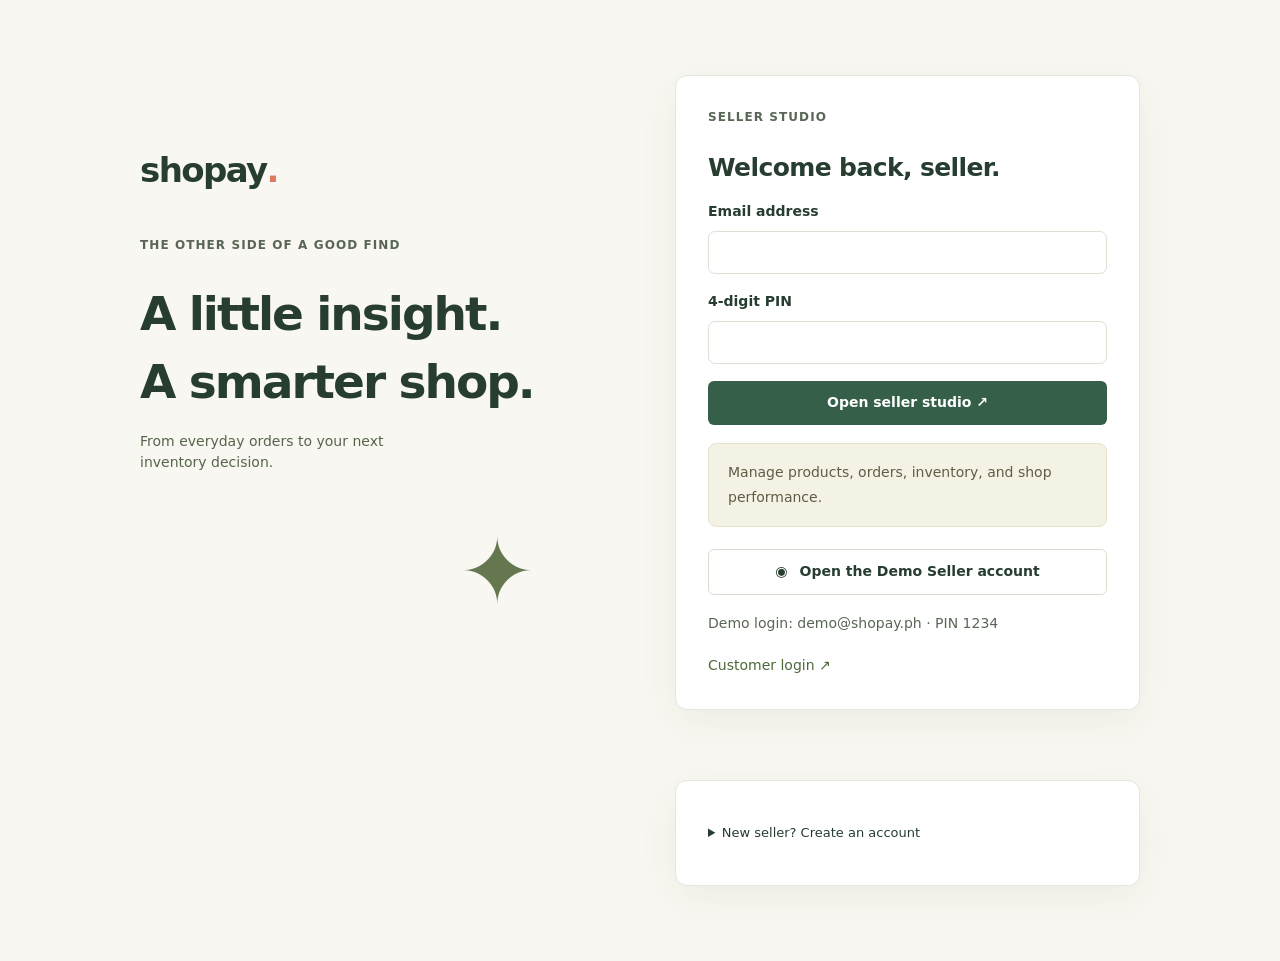
==== commit 54b8c11f: "Refresh Shopay demo experience Co-authored-by: Copilot <223556219+Copilot@users.noreply.github.com>" ====
--- a/admin.html
+++ b/admin.html
@@ -17,7 +17,7 @@
   <h2>Welcome back, seller.</h2>
   <label>Email address<input name="email" type="email" required autocomplete="username"></label>
   <label>4-digit PIN<input name="pin" type="password" pattern="[0-9]{4}" maxlength="4" required autocomplete="off"></label><button class="button primary wide">Open seller studio ↗</button>
-  <p class="notice">Manage products, orders, inventory, and shop performance.</p><a href="index.html#login">Customer login ↗</a></form>
+  <p class="notice">Manage products, orders, inventory, and shop performance.</p><button type="button" data-action="demo-login" class="button outlined wide"><span aria-hidden="true">◉</span> Open the Demo Seller account</button><p class="muted small">Demo login: demo@shopay.ph · PIN 1234</p><a href="index.html#login">Customer login ↗</a></form>
   <details class="panel seller-signup"><summary>New seller? Create an account</summary><form id="seller-register-form"><label>Your name<input name="name" required maxlength="60"></label><label>Email address<input name="email" type="email" required maxlength="100"></label><label>4-digit PIN<input name="pin" type="password" pattern="[0-9]{4}" maxlength="4" required></label><label id="starter-choice">Starting catalog<select name="catalog"><option value="starter">Add the 15 curated products</option><option value="empty">Start with an empty catalog</option></select></label><p class="muted small">Seller accounts manage the same Shopay store.</p><button class="button primary wide">Create seller account</button></form></details>
   </section>
   <div id="seller-app" class="seller-layout" hidden>
@@ -27,10 +27,10 @@
   <div class="sidebar-bottom">
   <p>A smarter kind of shop.<small>Turn everyday sales into clearer decisions.</small></p><a href="index.html">← Switch to shopping</a><button data-action="logout">Log out</button></div>
     </aside>
-    <div class="seller-main"><header class="seller-top"><span>Workspace / <b id="workspace-name">Overview</b></span><span class="workspace-label">SHOPAY / SELLER DESK</span></header>
+    <div class="seller-main"><header class="seller-top"><span>Workspace / <b id="workspace-name">Overview</b></span><span id="workspace-label" class="workspace-label">SELLER ACCOUNT</span></header>
       <!-- OVERVIEW: metrics use completed orders only. -->
   <section id="page-dashboard" class="admin-page"><span class="eyebrow">YOUR SHOP AT A GLANCE</span><h1 id="seller-greeting"></h1>
-  <p class="muted">Here’s how your little shop is doing. Last 30 days, including today.</p>
+  <p class="muted">A clear view of your sales and stock.</p>
   <div id="dashboard-kpis" class="kpi-grid"></div>
   <div class="two-columns">
   <section class="panel">
@@ -62,7 +62,7 @@
   <label>Status<select id="order-filter"><option>All</option><option>Pending</option><option>Processing</option><option>Shipped</option><option>Delivered</option><option>Completed</option><option>Canceled</option></select></label></div>
   <div class="panel table-wrap"><table><thead><tr><th>Order / date</th><th>Customer</th><th>Units</th><th>Payable</th><th>Payment</th><th>Status</th><th>Action</th></tr></thead><tbody id="orders-table"></tbody></table></div>
   <p class="muted small">Showing the 60 most recent matching orders. JSON backups contain all records.</p></section>
-  <section id="page-messages" class="admin-page" hidden><span class="eyebrow">CUSTOMER CARE</span><h1>Messages</h1><label>Customer<select id="chat-customer"></select></label><div id="seller-chat" class="chat-thread panel"></div><form id="seller-chat-form" class="panel chat-form"><input name="customerId" type="hidden"><label>Reply<textarea name="text" required maxlength="1000"></textarea></label><button class="button primary">Send reply</button></form></section>
+  <section id="page-messages" class="admin-page" hidden><span class="eyebrow">CUSTOMER CARE</span><h1>Messages</h1><div class="chat-box panel"><header class="chat-heading"><span id="seller-chat-avatar" class="chat-avatar" aria-hidden="true">S</span><div><strong id="seller-chat-title">Shopay</strong><small id="seller-chat-subtitle">Choose a customer</small></div><label class="chat-customer">Customer<select id="chat-customer"></select></label></header><div id="seller-chat" class="chat-thread" role="log" aria-live="polite"></div><form id="seller-chat-form" class="chat-composer"><input name="customerId" type="hidden"><label class="sr-only" for="seller-chat-text">Reply to customer</label><textarea id="seller-chat-text" name="text" placeholder="Write a reply…" required maxlength="1000"></textarea><button class="button primary" aria-label="Send reply"><svg aria-hidden="true" viewBox="0 0 24 24"><path d="m3 11 18-8-8 18-2-8-8-2Zm8 2 10-10"/></svg></button></form></div></section>
       <!-- INVENTORY: the shared formula in script.js prevents inconsistent recommendations. -->
   <section id="page-inventory" class="admin-page" hidden><span class="eyebrow">A LITTLE FORESIGHT GOES A LONG WAY</span><h1>Inventory</h1>
   <p class="notice">Restock when stock reaches its reorder point. Suggestions use completed sales, supplier lead time, and your safety stock.</p>
@@ -100,9 +100,9 @@
 </section>
       <!-- FORECASTING: SMA and historical holdout accuracy use earlier complete weeks only. -->
   <section id="page-forecast" class="admin-page" hidden><span class="eyebrow">TURN YESTERDAY INTO A BETTER TOMORROW</span><h1>Demand forecasting</h1>
-  <p class="muted">See expected demand and the next stock action.</p>
+  <p class="muted">Use completed sales to estimate demand and decide when to restock.</p>
   <section class="panel forecast-controls"><label>Product<select id="forecast-product"></select></label><label>Weeks to use<select id="forecast-window"><option value="2">2 weeks</option><option value="4" selected>4 weeks</option><option value="6">6 weeks</option><option value="8">8 weeks</option></select></label><button data-admin="save-window" class="button primary">Save forecast setting</button></section>
-  <div id="forecast-kpis" class="kpi-grid space-top"></div><section class="panel space-top"><h2>Recommended next step</h2><p id="forecast-action" class="muted"></p><button id="forecast-restock" data-admin="restock-forecast" class="button primary">Restock this product</button></section></section>
+  <div id="forecast-kpis" class="kpi-grid space-top"></div><section class="panel space-top"><h2>Sales history · last 26 complete weeks</h2><div id="forecast-chart"></div></section><section class="panel space-top"><h2>Recommended next step</h2><p id="forecast-action" class="muted"></p><button id="forecast-restock" data-admin="restock-forecast" class="button primary">Restock this product</button></section></section>
   <section id="page-vouchers" class="admin-page" hidden>
   <div class="section-heading">
   <div><span class="eyebrow">A LITTLE INCENTIVE GOES A LONG WAY</span><h1>Vouchers</h1></div><button data-admin="new-voucher" class="button primary">+ Create voucher</button></div>
--- a/style.css
+++ b/style.css
@@ -316,6 +316,7 @@
   .kpi-grid{grid-template-columns:1fr 1fr}
   .forecast-controls{grid-template-columns:1fr 1fr}
 }
+.chat-box{display:grid;grid-template-rows:auto minmax(230px,45vh) auto;gap:0;padding:0;overflow:hidden}.chat-heading{display:flex;align-items:center;gap:12px;padding:15px 18px;border-bottom:1px solid var(--line);background:#fbfcf8}.chat-heading>div{display:grid;gap:2px}.chat-heading small{color:var(--muted)}.chat-avatar{display:grid;place-items:center;width:40px;height:40px;border-radius:50%;background:#e5ecdf;color:var(--green);font-size:22px}.chat-online,.chat-customer{margin-left:auto}.chat-online{display:flex;align-items:center;gap:6px;color:var(--green);font-size:13px}.chat-online i{width:8px;height:8px;border-radius:50%;background:#5b9c69}.chat-customer{width:min(220px,42%);margin-bottom:0}.chat-thread{grid-template-columns:minmax(0,1fr);align-content:start;height:45vh;min-height:230px;padding:18px;background:#fcfcfa}.chat-message{width:fit-content;min-width:min(210px,80%);max-width:min(85%,440px);box-shadow:0 1px 2px #263b2410}.chat-message strong{font-size:12px}.chat-message small{color:var(--muted);font-size:11px}.chat-thread>.muted{align-self:center;justify-self:center;text-align:center}.chat-composer{display:grid;grid-template-columns:1fr auto;align-items:end;gap:10px;padding:13px;border-top:1px solid var(--line);background:white}.chat-composer textarea{min-height:46px;max-height:130px;resize:vertical;margin:0;padding:12px 14px;border:1px solid var(--line);border-radius:8px}.chat-composer .button{display:grid;place-items:center;width:46px;height:46px;padding:0}.chat-composer svg{width:21px;height:21px;fill:none;stroke:currentColor;stroke-width:1.8;stroke-linecap:round;stroke-linejoin:round}.chat-box>.chat-thread{max-height:none}.sr-only{position:absolute;width:1px;height:1px;padding:0;margin:-1px;overflow:hidden;clip:rect(0,0,0,0);white-space:nowrap;border:0}
 /* Mobile: retain readable cards, native forms, and horizontally scrollable tables. */
 @media(max-width:700px){
   h1{font-size:29px}
@@ -394,5 +395,5 @@
   .section-heading>.muted,.order-line,.order-progress,.summary-line,.account-links a{font-size:13px}
   .admin-page label,.admin-page select,.admin-page input,.kpi>span,.kpi>small,.seller-top{font-size:13px}
   .kpi>strong{font-size:24px}
-  .eyebrow,.workspace-label{font-size:10px}
+  .eyebrow,.workspace-label{font-size:10px}.chat-heading{gap:8px;padding:12px}.chat-avatar{width:34px;height:34px}.chat-customer{width:43%}.chat-thread{height:40vh;min-height:210px;padding:13px}
 }
